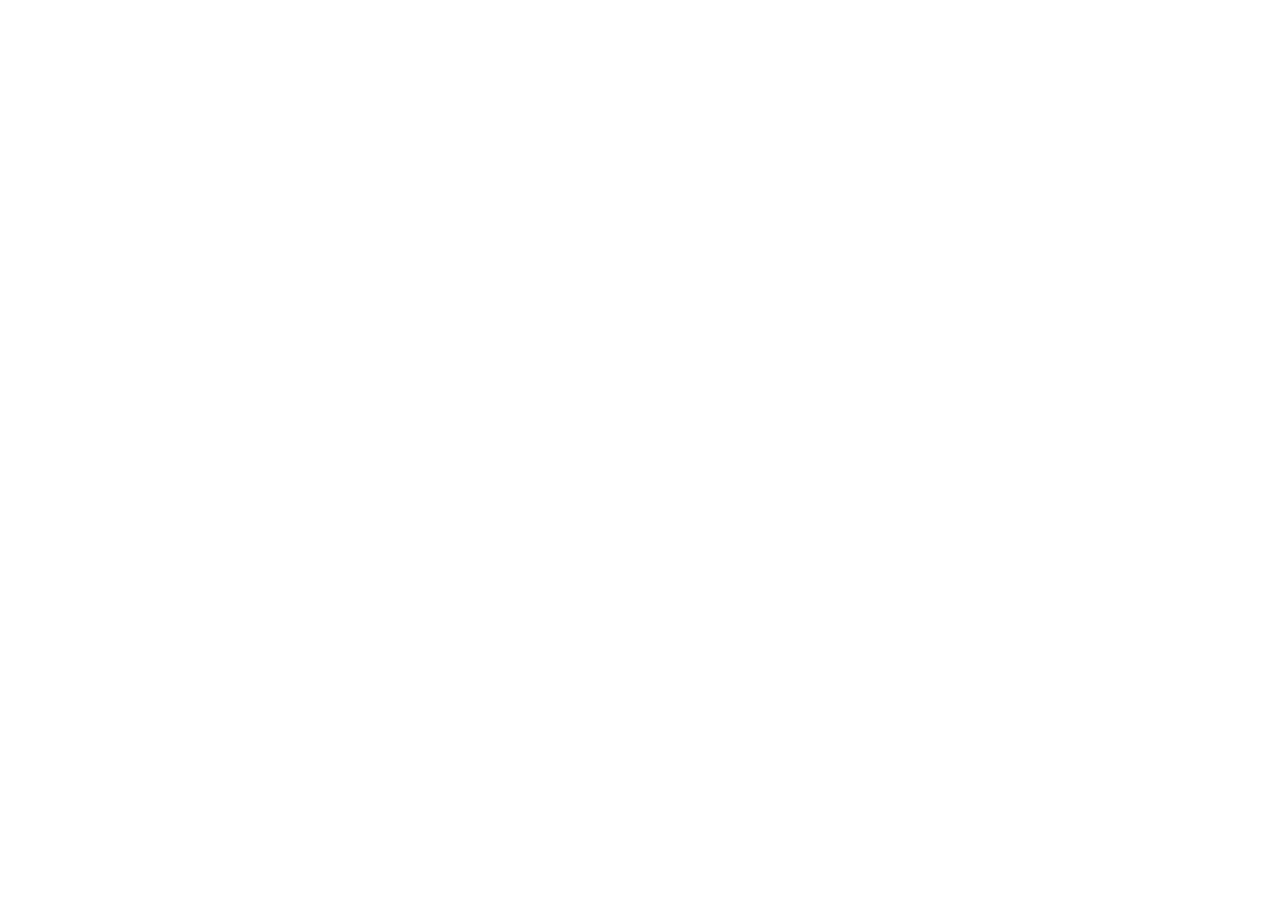
==== index.html @ 618f91e5 "Add NIGHTVIS LAB site files" ====
<!doctype html>
<html lang="es"><head><meta charset="utf-8"><meta name="viewport" content="width=device-width,initial-scale=1"><meta name="theme-color" content="#0b1121"><meta name="description" content="NIGHTVIS LAB: app de NIGHTVIS LAB"><title>NIGHTVIS LAB · NIGHTVIS LAB</title><link rel="stylesheet" href="assets/style.css"></head><body data-app="home" style="--accent:#53d9ff"><div id="app"></div><script src="assets/core.js" defer></script><script src="assets/apps.js" defer></script></body></html>
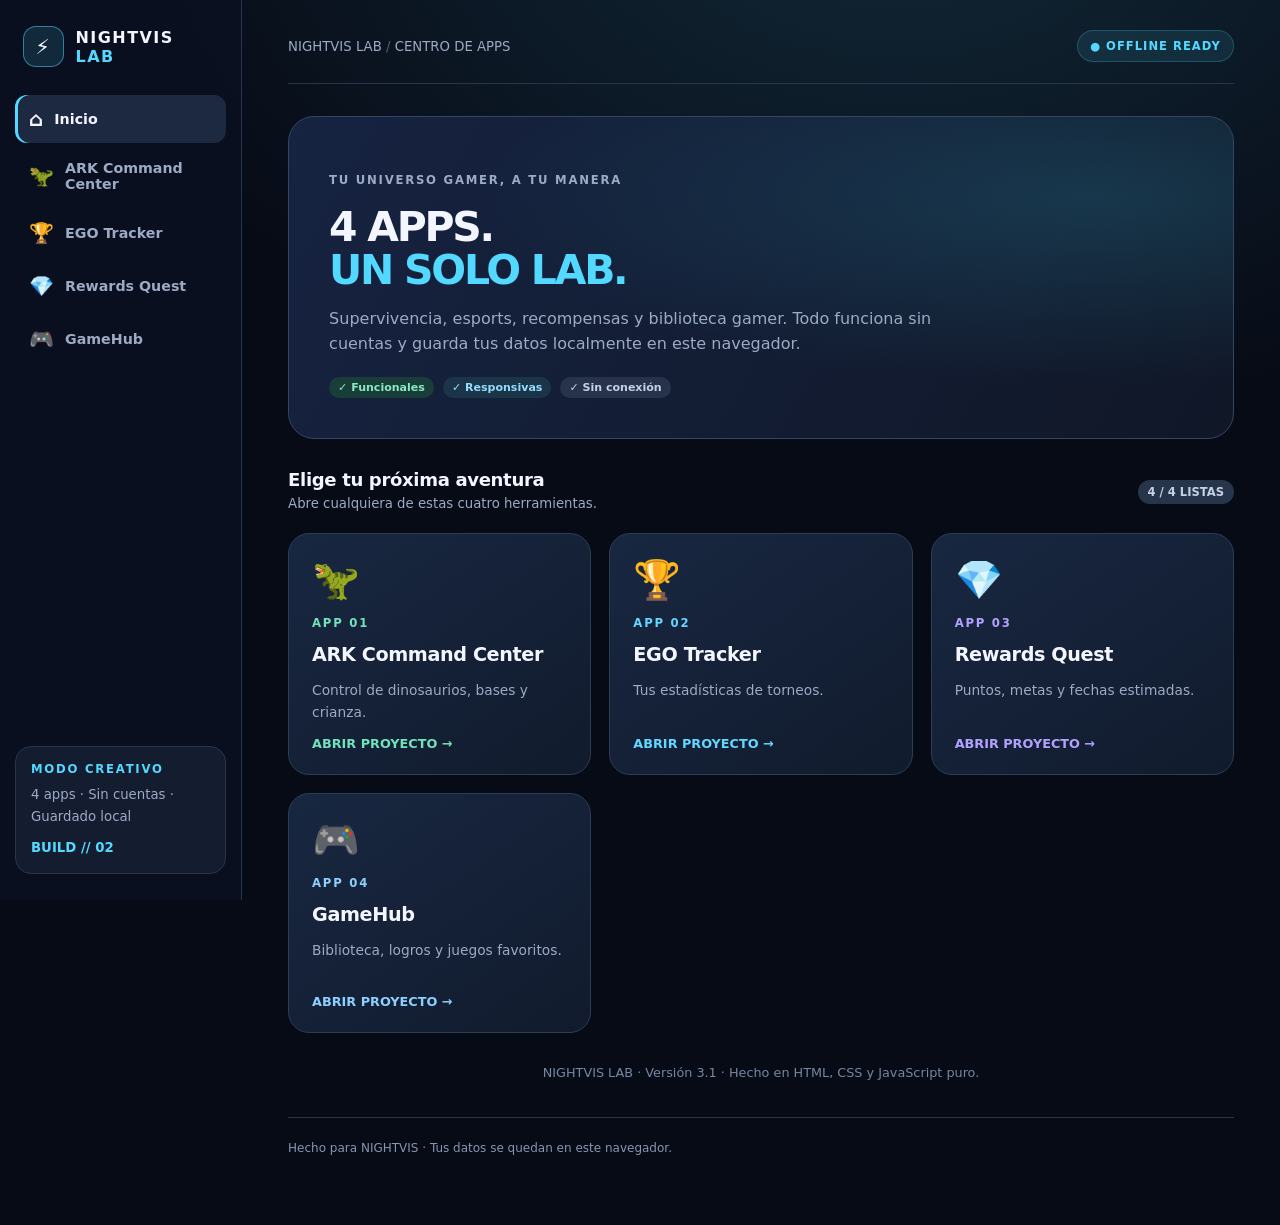
==== commit 4bdaf947: "Make NIGHTVIS LAB installable on mobile" ====
--- a/index.html
+++ b/index.html
@@ -1,2 +1,2 @@
 <!doctype html>
-<html lang="es"><head><meta charset="utf-8"><meta name="viewport" content="width=device-width,initial-scale=1"><meta name="theme-color" content="#0b1121"><meta name="description" content="NIGHTVIS LAB: app de NIGHTVIS LAB"><title>NIGHTVIS LAB · NIGHTVIS LAB</title><link rel="stylesheet" href="assets/style.css"></head><body data-app="home" style="--accent:#53d9ff"><div id="app"></div><script src="assets/core.js" defer></script><script src="assets/apps.js" defer></script></body></html>+<html lang="es"><head><meta charset="utf-8"><meta name="viewport" content="width=device-width,initial-scale=1"><meta name="theme-color" content="#0b1121"><meta name="description" content="NIGHTVIS LAB: app de NIGHTVIS LAB"><meta name="mobile-web-app-capable" content="yes"><meta name="apple-mobile-web-app-capable" content="yes"><meta name="apple-mobile-web-app-status-bar-style" content="black-translucent"><link rel="manifest" href="manifest.webmanifest"><link rel="apple-touch-icon" href="assets/icon-180.png"><link rel="icon" href="assets/icon-192.png" type="image/png"><title>NIGHTVIS LAB · NIGHTVIS LAB</title><link rel="stylesheet" href="assets/style.css"></head><body data-app="home" style="--accent:#53d9ff"><div id="app"></div><script src="assets/core.js" defer></script><script src="assets/apps.js" defer></script></body></html>
--- a/assets/style.css
+++ b/assets/style.css
@@ -0,0 +1,29 @@
+:root{color-scheme:dark;--bg:#070b16;--side:#0c1221;--panel:#111a2b;--panel2:#152138;--line:#29354b;--ink:#f3f6ff;--muted:#9caac4;--accent:#53d9ff;--accent2:#8b5cf6;--good:#7ee3b8;--warn:#ffd080;--danger:#ff8c9b;--shadow:0 15px 55px #0004;--round:20px}
+*{box-sizing:border-box}html{scroll-behavior:smooth}body{margin:0;background:radial-gradient(ellipse 65% 45% at 70% -9%,color-mix(in srgb,var(--accent) 14%,transparent),transparent),var(--bg);color:var(--ink);font-family:Inter,ui-sans-serif,system-ui,-apple-system,BlinkMacSystemFont,"Segoe UI",sans-serif;min-height:100vh}button,input,select,textarea{font:inherit}button{cursor:pointer}a{color:inherit;text-decoration:none}h1,h2,h3,h4,p{margin:0}h1{font-size:clamp(1.9rem,3.2vw,3rem);letter-spacing:-.055em;line-height:1.05}h2{font-size:1.13rem;letter-spacing:-.02em}h3{font-size:1rem}p{line-height:1.6}.muted{color:var(--muted)}.small{font-size:.83rem}.eyebrow{text-transform:uppercase;letter-spacing:.15em;font-size:.73rem;font-weight:900;color:var(--accent)}.app-shell{min-height:100vh;display:grid;grid-template-columns:242px minmax(0,1fr)}.sidebar{background:#0b1121dd;border-right:1px solid #26344c;position:sticky;top:0;height:100vh;padding:26px 15px;display:flex;flex-direction:column;gap:24px}.logo{display:flex;align-items:center;gap:12px;margin:0 8px 4px;font-weight:900;letter-spacing:.09em}.logo-badge{display:grid;place-items:center;width:41px;height:41px;border:1px solid color-mix(in srgb,var(--accent) 50%,transparent);border-radius:13px;background:color-mix(in srgb,var(--accent) 13%,transparent);font-size:1.3rem}.nav{display:grid;gap:5px}.nav a{display:flex;align-items:center;gap:11px;color:var(--muted);padding:12px 14px;border-radius:12px;font-size:.89rem;font-weight:700}.nav a.active,.nav a:hover{color:var(--ink);background:#1c2941}.nav a.active{box-shadow:inset 3px 0 var(--accent)}.nav-icon{font-size:1.25rem}.side-bottom{margin-top:auto;border:1px solid var(--line);background:#141c30;border-radius:16px;padding:15px}.side-bottom .mono{color:var(--accent);font-weight:800}.main{min-width:0;padding:30px clamp(18px,3.6vw,56px) 70px;max-width:1650px;width:100%;margin:auto}.topbar{display:flex;justify-content:space-between;gap:20px;align-items:center;border-bottom:1px solid #29344b;padding-bottom:21px;margin-bottom:32px}.topright{display:flex;align-items:center;gap:10px}.chip{font-size:.72rem;color:var(--accent);letter-spacing:.09em;padding:8px 12px;font-weight:800;background:color-mix(in srgb,var(--accent) 10%,transparent);border:1px solid color-mix(in srgb,var(--accent) 22%,transparent);border-radius:100px}.hero{display:flex;align-items:center;justify-content:space-between;gap:18px;margin-bottom:28px}.hero .subtitle{margin-top:12px;max-width:710px;color:var(--muted)}.hero-emoji{width:85px;height:85px;border:1px solid color-mix(in srgb,var(--accent) 30%,transparent);background:radial-gradient(circle at 20% 20%,color-mix(in srgb,var(--accent) 25%,transparent),transparent 70%),#131d33;display:grid;place-items:center;font-size:2.8rem;border-radius:22px;flex-shrink:0}.grid{display:grid;gap:17px}.stats{grid-template-columns:repeat(4,minmax(0,1fr));margin-bottom:26px}.stat{background:linear-gradient(135deg,#18253d,#101a2c);border:1px solid var(--line);border-radius:17px;padding:20px;min-width:0}.stat .label{font-size:.74rem;text-transform:uppercase;letter-spacing:.08em;color:var(--muted);font-weight:800}.stat .value{font-size:clamp(1.5rem,2.3vw,2.05rem);font-weight:900;letter-spacing:-.04em;margin-top:12px;overflow-wrap:anywhere}.stat .hint{font-size:.78rem;color:var(--muted);margin-top:6px}.content-grid{display:grid;grid-template-columns:minmax(0,1.55fr) minmax(300px,1fr);gap:18px;align-items:start}.stack{display:grid;gap:18px;min-width:0}.panel{border:1px solid var(--line);background:linear-gradient(155deg,#121e33 0%,#10192b 100%);border-radius:var(--round);padding:22px;min-width:0;box-shadow:var(--shadow)}.panel-head{display:flex;justify-content:space-between;align-items:center;gap:12px;margin-bottom:19px}.panel-head p{font-size:.83rem;color:var(--muted);margin-top:3px}.pill{font-size:.72rem;background:#26354a;color:#c5d0e6;padding:5px 10px;border-radius:100px;font-weight:700;white-space:nowrap}.form-grid{display:grid;grid-template-columns:repeat(2,minmax(0,1fr));gap:12px}.form-grid .wide{grid-column:1/-1}label.field{display:grid;gap:7px;color:#bdcae1;font-size:.78rem;font-weight:750}.field input,.field select,.field textarea{width:100%;border:1px solid #34425c;background:#0d1526;border-radius:11px;color:#f5f8ff;padding:11px 12px;outline:none;min-width:0}.field textarea{min-height:75px;resize:vertical}.field input:focus,.field select:focus,.field textarea:focus{border-color:var(--accent);box-shadow:0 0 0 3px color-mix(in srgb,var(--accent) 12%,transparent)}input::placeholder,textarea::placeholder{color:#6b7c98}.btn{border:1px solid var(--line);background:#23304a;color:#f1f6ff;padding:11px 15px;border-radius:11px;font-weight:800;font-size:.82rem;display:inline-flex;align-items:center;justify-content:center;gap:7px;transition:.15s}.btn:hover{filter:brightness(1.16);transform:translateY(-1px)}.btn.primary{background:var(--accent);color:#061224;border-color:transparent}.btn.ghost{background:transparent;color:#b5c8e5}.btn.danger{border-color:#714256;color:#ffb9c2;background:#392033}.btn.sm{padding:7px 10px;font-size:.72rem}.form-actions{display:flex;flex-wrap:wrap;gap:9px;margin-top:14px}.section-line{height:1px;background:var(--line);margin:17px 0}.item-list{display:grid;gap:10px}.item{display:flex;align-items:center;justify-content:space-between;gap:12px;background:#141f33;border:1px solid #27364c;border-radius:13px;padding:13px 14px;min-width:0}.item-main{min-width:0;flex:1}.item-title{font-weight:850;overflow-wrap:anywhere}.item-sub{font-size:.76rem;color:var(--muted);margin-top:4px;line-height:1.5}.item-actions{display:flex;align-items:center;gap:6px;flex-wrap:wrap}.avatar{flex-shrink:0;width:43px;height:43px;display:grid;place-items:center;font-size:1.35rem;background:color-mix(in srgb,var(--accent) 13%,#131d30);border:1px solid color-mix(in srgb,var(--accent) 20%,transparent);border-radius:12px}.tag{display:inline-block;border-radius:100px;background:#26334b;color:#c4d1e7;padding:4px 9px;font-size:.69rem;font-weight:750}.tag.good{color:#89e9c3;background:#193e3a}.tag.warn{color:#ffda99;background:#3b3023}.tag.blue{color:#92ddff;background:#1c3447}.tag.pink{color:#ffb3cc;background:#442838}.empty{border:1px dashed #3d4c67;background:#121d2d;border-radius:13px;padding:25px;text-align:center;color:#9baecb;font-size:.86rem;line-height:1.6}.empty .big{font-size:2rem;margin-bottom:8px}.progress{height:9px;background:#2a3953;border-radius:30px;overflow:hidden;margin-top:10px}.progress>div{height:100%;background:linear-gradient(90deg,var(--accent),var(--accent2));border-radius:30px;min-width:0}.meter-row{display:flex;justify-content:space-between;gap:12px;font-size:.78rem;margin-top:9px;color:#c7d1e4}.table-wrap{overflow-x:auto}.data-table{border-collapse:collapse;width:100%;min-width:530px;text-align:left;font-size:.83rem}.data-table th{text-transform:uppercase;font-size:.69rem;color:#8f9eb7;letter-spacing:.05em}.data-table th,.data-table td{padding:13px 11px;border-bottom:1px solid #2b3a52}.data-table td{color:#d6def0}.data-table tbody tr:last-child td{border-bottom:0}.text-accent{color:var(--accent)}.text-good{color:var(--good)}.text-danger{color:var(--danger)}.big-number{font-size:1.8rem;font-weight:900;letter-spacing:-.05em}.chart-bars{display:flex;align-items:end;gap:8px;height:175px;padding:12px 4px 20px;border-bottom:1px solid #3d4d63}.bar-col{flex:1;min-width:0;display:flex;align-items:center;justify-content:flex-end;flex-direction:column;height:100%;gap:7px;position:relative}.bar-value{font-size:.68rem;color:#afc3e0}.bar-fill{border-radius:6px 6px 0 0;width:100%;max-width:56px;background:linear-gradient(0deg,var(--accent2),var(--accent));min-height:4px}.bar-lab{position:absolute;top:100%;padding-top:5px;font-size:.67rem;color:#a9b9cf;white-space:nowrap}.compare-row{display:grid;grid-template-columns:96px 1fr 1fr;gap:10px;align-items:center;margin:16px 0}.compare-row .field-label{font-size:.78rem;color:#a8b8d0}.compare-bar{height:10px;background:#2a3550;border-radius:20px;overflow:hidden}.compare-bar>span{display:block;height:100%;background:var(--accent);border-radius:20px}.compare-row .compare-bar:last-child>span{background:var(--accent2)}.map-board{height:290px;border-radius:15px;position:relative;overflow:hidden;border:1px solid #496077;cursor:crosshair;background:radial-gradient(ellipse at 28% 30%,#295e52 0%,#1c4b4a 18%,transparent 45%),radial-gradient(ellipse at 70% 70%,#315950 0%,transparent 43%),repeating-linear-gradient(0deg,transparent,transparent calc(10% - 1px),#8ee8dc18 10%),repeating-linear-gradient(90deg,transparent,transparent calc(10% - 1px),#8ee8dc18 10%),#153445}.map-board:before{content:'N';position:absolute;right:12px;top:9px;opacity:.35;font-weight:900}.map-label{position:absolute;color:#b8e3db4d;font-size:.77rem;text-transform:uppercase;letter-spacing:.2em;pointer-events:none;font-weight:900}.map-pin{position:absolute;z-index:1;display:grid;place-items:center;transform:translate(-50%,-100%);width:30px;height:30px;background:#e7f8ff;color:#062133;border:3px solid #49e4c1;border-radius:50% 50% 50% 4px;rotate:-45deg;box-shadow:0 3px 13px #0008;cursor:pointer}.map-pin span{rotate:45deg;font-size:12px}.map-pin.selected{background:#ffdb9c;border-color:#ffc078}.map-point-new{position:absolute;transform:translate(-50%,-50%);width:16px;height:16px;border:3px solid #fff;background:var(--accent);border-radius:50%;pointer-events:none}.checkbox-list{display:grid;gap:10px;grid-template-columns:repeat(2,minmax(0,1fr))}.check-card{display:flex;align-items:center;gap:9px;background:#17243a;border:1px solid #2c3c55;padding:11px;border-radius:10px;font-size:.8rem;color:#d0d9e8}.check-card input{accent-color:var(--accent);width:16px;height:16px}.mini-card{background:#17243a;border:1px solid #2b3b52;padding:17px;border-radius:14px}.mini-card p{font-size:.84rem;color:var(--muted)}.cards3{grid-template-columns:repeat(3,minmax(0,1fr))}.quote{font-size:.95rem;color:#c2d0e9;line-height:1.65}.footer{display:flex;justify-content:space-between;align-items:center;gap:15px;flex-wrap:wrap;border-top:1px solid #29354b;padding-top:23px;margin-top:33px;font-size:.75rem;color:#8596b2}.footer-actions{display:flex;gap:9px;flex-wrap:wrap}.home-hero{padding:40px;min-height:250px;border-radius:26px;background:radial-gradient(ellipse at 85% 25%,#35c8e32b,transparent 55%),linear-gradient(120deg,#162341,#101727);border:1px solid #344663;margin-bottom:30px}.home-hero .eyebrow{margin-bottom:16px}.home-hero p{max-width:630px;color:var(--muted);margin-top:14px}.app-cards{display:grid;grid-template-columns:repeat(3,minmax(0,1fr));gap:18px}.app-card{display:flex;flex-direction:column;gap:13px;border:1px solid #2c3d56;background:linear-gradient(145deg,#182741,#111b2d);border-radius:21px;min-height:240px;padding:23px;transition:transform .2s,border-color .2s}.app-card:hover{transform:translateY(-4px);border-color:var(--accent)}.app-card .emoji{font-size:2.4rem}.app-card h2{font-size:1.2rem}.app-card p{color:var(--muted);font-size:.86rem;line-height:1.6;flex:1}.app-card .open{color:var(--accent);font-size:.8rem;font-weight:850}.portal-foot{text-align:center;color:#7587a1;font-size:.8rem;margin-top:30px}.toast{position:fixed;bottom:23px;right:23px;z-index:99;padding:12px 17px;background:#1e3f43;color:#b3ffe4;border:1px solid #4acaa9;border-radius:12px;box-shadow:var(--shadow);font-size:.85rem;max-width:min(360px,90vw)}.warning{background:#302838;color:#ead2b9;border:1px solid #664b57;padding:13px;border-radius:11px;font-size:.78rem;line-height:1.5}.q-mark{display:inline-flex;width:20px;height:20px;border-radius:50%;border:1px solid #596e8c;align-items:center;justify-content:center;font-weight:900;font-size:.7rem;color:#bac6d9}.divider{height:1px;background:var(--line);margin:15px 0}.list-inline{display:flex;flex-wrap:wrap;gap:9px}.disabled{opacity:.45;pointer-events:none}.hide{display:none!important}
+@media(max-width:1150px){.stats{grid-template-columns:repeat(2,minmax(0,1fr))}.content-grid{grid-template-columns:1fr}.app-cards{grid-template-columns:repeat(2,minmax(0,1fr))}}
+@media(max-width:760px){.app-shell{display:block}.sidebar{height:auto;position:relative;padding:12px 14px;display:block}.logo{margin:0 4px 10px}.nav{display:flex;overflow-x:auto;gap:5px;padding-bottom:4px}.nav a{padding:10px;white-space:nowrap;font-size:.75rem}.nav-icon{font-size:1rem}.side-bottom{display:none}.main{padding:20px 15px 45px}.topbar{margin-bottom:24px;padding-bottom:14px}.hero-emoji{width:62px;height:62px;font-size:1.9rem}.hero{gap:10px}.hero .subtitle{font-size:.85rem}.panel{padding:17px}.stats{gap:9px}.stat{padding:14px}.stat .value{font-size:1.5rem}.app-cards{grid-template-columns:1fr}.home-hero{padding:25px}.app-card{min-height:195px}}
+@media(max-width:400px){.form-grid{grid-template-columns:1fr}.checkbox-list{grid-template-columns:1fr}.hero-emoji{display:none}.item{align-items:flex-start;flex-wrap:wrap}.item-actions{width:100%;justify-content:flex-start}.stats{grid-template-columns:repeat(2,minmax(0,1fr))}}
+/* Distinct visual identities for the five worlds. */
+body[data-app="ark"]{--accent:#8bd56b;--accent2:#b85c35;--bg:#0d1510;--side:#101a13}
+body[data-app="ark"] .hero{border-left:4px solid var(--accent);padding:16px 22px;background:linear-gradient(90deg,#1a2a1dcc,transparent);background-image:linear-gradient(90deg,#1a2a1dcc,transparent),radial-gradient(ellipse at 85% 35%,#527a3222,transparent 52%)}
+body[data-app="ark"] .panel{background:linear-gradient(150deg,#19251b,#101a16);border-color:#3a5036}
+body[data-app="ego"]{--accent:#a6f21b;--accent2:#7a4cff;--bg:#111016;--side:#17131e}
+body[data-app="ego"] .hero{background:linear-gradient(110deg,#211736,#12121a);border:1px solid #44355e;padding:22px;border-radius:18px;transform:skewX(-1deg)}
+body[data-app="ego"] .panel{background:linear-gradient(145deg,#201929,#14131c);border-color:#453453}
+body[data-app="rewards"]{--accent:#ffd45b;--accent2:#55d7a0;--bg:#11120e;--side:#191a12}
+body[data-app="rewards"] .hero-emoji{border-radius:50%;border-color:#806b32}
+body[data-app="rewards"] .panel{background:linear-gradient(145deg,#242217,#17180f);border-color:#514a2b}
+body[data-app="gamehub"]{--accent:#64c9ff;--accent2:#b58cff;--bg:#0b101a;--side:#101827}
+body[data-app="gamehub"] .hero{background:linear-gradient(110deg,#14253a,#17172d);padding:21px;border-radius:18px}
+body[data-app="gamehub"] .panel{background:linear-gradient(145deg,#172438,#131a2b);border-color:#344565}
+.command-card{display:grid;gap:9px;border:1px solid var(--line);background:#101a27;border-radius:13px;padding:14px}.command-card code{font-size:.9rem;color:#c6f1a7;overflow-wrap:anywhere}.command-card p{font-size:.8rem;color:var(--muted)}.command-panel{margin-bottom:22px}.command-panel .warning code{color:#e4ffcc}
+body[data-app="exercise"]{color-scheme:light;--bg:#f5f6f1;--side:#edf2ed;--panel:#fff;--panel2:#f4f7f3;--line:#e1e9e1;--ink:#263633;--muted:#6c7c77;--accent:#3b927b;--accent2:#e7ae72;--shadow:0 12px 35px #263d2a12;background:radial-gradient(ellipse 70% 30% at 70% -8%,#c7e1cf66,transparent),var(--bg);color:var(--ink)}
+body[data-app="exercise"] .sidebar{background:#f0f4ef;border-color:#dce5dd}body[data-app="exercise"] .logo-badge{background:#dceee4;border-color:#c0dccc}body[data-app="exercise"] .nav a{color:#63716d}body[data-app="exercise"] .nav a.active,body[data-app="exercise"] .nav a:hover{background:#dfece3;color:#25463d}
+body[data-app="exercise"] .side-bottom,body[data-app="exercise"] .panel,body[data-app="exercise"] .stat{background:#fff;border-color:#e1e9e1;box-shadow:var(--shadow)}body[data-app="exercise"] .panel h2,body[data-app="exercise"] .panel h3{color:#263633}body[data-app="exercise"] .stat .value{color:#294e43}body[data-app="exercise"] .chip{color:#2f806c;background:#e5f2ea;border-color:#cfe4d7}
+body[data-app="exercise"] .field input,body[data-app="exercise"] .field select,body[data-app="exercise"] .field textarea{color:#263633;background:#f8faf7;border-color:#d9e4dc}body[data-app="exercise"] .btn.primary{color:#fff;background:#397e6e}body[data-app="exercise"] .btn.ghost{color:#477569;background:#f2f7f3;border-color:#dfe9e1}body[data-app="exercise"] .item,body[data-app="exercise"] .mini-card{background:#f8faf7;border-color:#e4ebe5}body[data-app="exercise"] .avatar{background:#e3f0e8;border-color:#cee2d5}
+.move-welcome{display:flex;align-items:center;justify-content:space-between;gap:20px;margin:0 0 18px;padding:26px 30px;border:1px solid #dce9df;border-radius:24px;background:linear-gradient(115deg,#e9f4eb,#f9faf4 66%,#f6eee2)}.move-welcome .eyebrow{color:#42836f}.move-welcome h2{margin-top:8px;color:#284b40;font-size:clamp(1.5rem,3vw,2.3rem);letter-spacing:-.04em;line-height:1.1}.move-welcome p:last-child{margin-top:9px;max-width:600px;color:#61736c}.move-mark{display:grid;place-items:center;width:70px;height:70px;flex:0 0 70px;border-radius:24px;background:#fff8;color:#448b75;font-size:2rem;border:1px solid #fff}
+.profile-switch{display:grid;grid-template-columns:1fr 1fr;gap:12px;margin:0 0 18px}.profile-tab{display:flex;align-items:center;gap:12px;padding:14px 17px;border:1px solid #dce5df;border-radius:16px;background:#fff;text-align:left;color:#53635d;transition:.15s}.profile-tab:hover,.profile-tab.selected{border-color:#72ad91;box-shadow:0 8px 24px #294a3815;transform:translateY(-1px)}.profile-tab.selected.n1ght{background:#f0f6e8}.profile-tab.selected.nani{background:#fdf2e8}.profile-tab strong,.profile-tab small{display:block}.profile-tab strong{font-size:.98rem;color:#29483d}.profile-tab small{margin-top:4px;color:#77847e;font-size:.75rem}.profile-dot{display:grid;place-items:center;width:42px;height:42px;border-radius:14px;background:#dcecdf;color:#347460;font-size:.75rem;font-weight:900}.profile-tab.nani .profile-dot{background:#f6e3ce;color:#9a6840}.tab-arrow{margin-left:auto;color:#488773}.profile-summary{display:flex;align-items:center;justify-content:space-between;gap:18px;margin:0 0 18px;padding:20px 22px;border-radius:18px;background:#fff;border:1px solid #e1e9e1}.profile-summary h2{margin-top:7px;color:#2b4f42}.profile-summary p{margin-top:4px;color:#6c7c77}.profile-summary .goal-card{max-width:430px;padding:13px 16px;border-radius:13px;background:#f4f8f4}.profile-summary.nani .goal-card{background:#fff6ec}.goal-card span{display:block;font-size:.67rem;font-weight:900;letter-spacing:.12em;color:#7b8a82}.goal-card strong{display:block;margin-top:5px;font-size:.88rem;line-height:1.45;color:#36594d}
+.move-note{margin:15px 0;padding:15px 17px;border:1px solid #dce9df;border-radius:14px;background:#edf5ef;color:#4d6358;font-size:.8rem;line-height:1.65}.move-note strong{color:#315b4b}.move-note a{display:inline-block;margin-left:4px;color:#28735e;font-weight:800}.move-note.warm{background:#fff5e9;border-color:#f1e2cc}.move-note.warm strong{color:#895c35}.move-note.warm a{color:#96633a}
+.routine-grid{display:grid;gap:10px}.move-routine{display:flex;align-items:center;gap:14px;padding:15px;border:1px solid #e4ebe5;border-radius:15px;background:#fbfcfa}.routine-index{display:grid;place-items:center;width:43px;height:43px;flex:0 0 43px;border-radius:14px;background:#e5f1e8;color:#36765f;font-weight:900}.move-routine h3{margin-top:4px;font-size:.97rem}.move-routine p{margin-top:4px;color:#73827c;font-size:.76rem}.routine-body{flex:1;min-width:0}.routine-body .eyebrow{font-size:.62rem}.active-workout{border-color:#9dc8ab!important;background:linear-gradient(150deg,#fff,#f4faf4)!important}.exercise-list{display:grid;gap:8px}.exercise-item{display:flex;gap:13px;padding:13px;border-radius:13px;background:#f8faf7;border:1px solid #e4ebe5}.exercise-number{color:#538c70;font-size:.8rem;font-weight:900}.exercise-item h3{font-size:.9rem}.exercise-item strong{display:block;margin-top:4px;color:#40806a;font-size:.78rem}.exercise-item p{margin-top:3px;color:#73827c;font-size:.75rem}.wide-action{width:100%;margin-top:15px}.move-tips{padding-left:20px;color:#63736d;font-size:.83rem;line-height:1.75}.move-disclaimer{margin-top:12px;padding-top:12px;border-top:1px solid #e5ebe6;color:#839089;font-size:.72rem;line-height:1.55}
+@media(max-width:760px){.move-welcome{padding:21px}.profile-summary{align-items:flex-start;flex-direction:column}.profile-summary .goal-card{max-width:none;width:100%}.profile-tab{padding:11px}.profile-tab small{font-size:.68rem}.move-routine{align-items:flex-start;flex-wrap:wrap}.move-routine .btn{margin-left:57px}}
+@media(max-width:440px){.profile-switch{grid-template-columns:1fr}.move-mark{width:52px;height:52px;flex-basis:52px;border-radius:18px}.move-welcome{padding:18px}.move-routine .btn{margin-left:0}}
